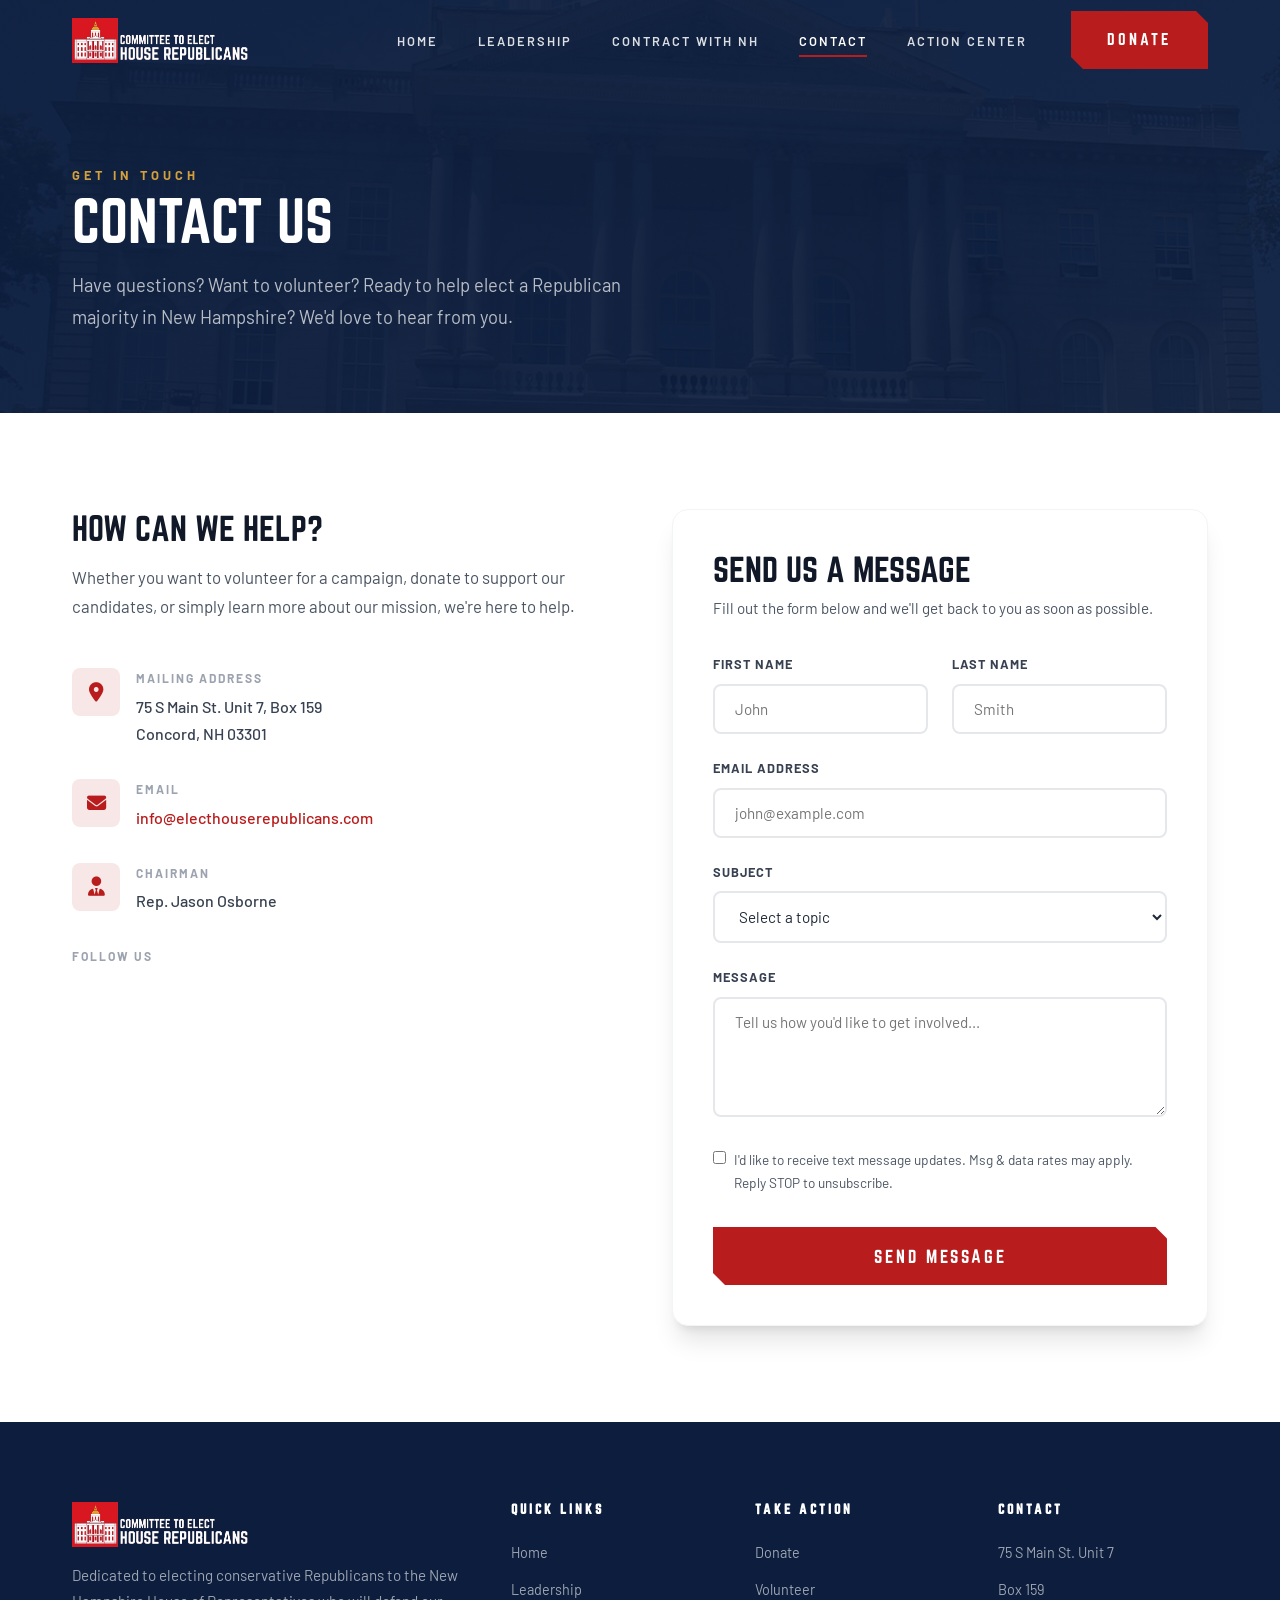
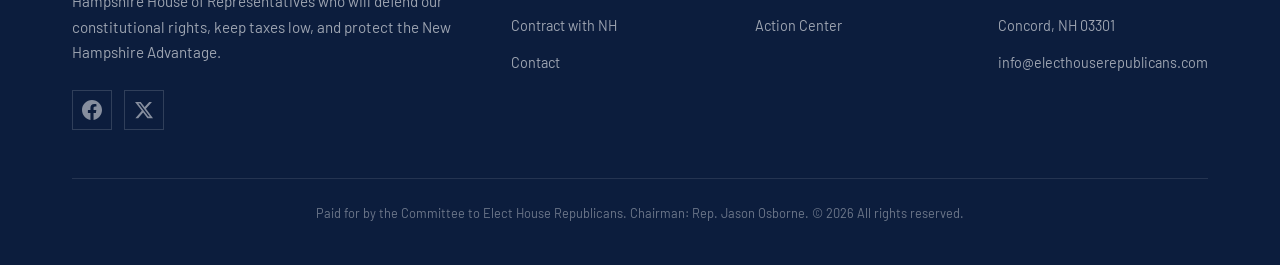
==== contact.html @ a7a11ba7 "Initial CTEHR website build Custom-built site for Committee to Elect House Republicans replacing Wix" ====
<!DOCTYPE html>
<html lang="en">
<head>
  <meta charset="UTF-8">
  <meta name="viewport" content="width=device-width, initial-scale=1.0">
  <title>Contact Us | Committee to Elect House Republicans</title>
  <link rel="icon" href="favicon.ico">
  <meta name="description" content="Get in touch with the Committee to Elect House Republicans. Volunteer, donate, or reach out with questions.">
  <link rel="preconnect" href="https://fonts.googleapis.com">
  <link rel="preconnect" href="https://fonts.gstatic.com" crossorigin>
  <link href="https://fonts.googleapis.com/css2?family=Barlow:wght@300;400;500;600;700;800&display=swap" rel="stylesheet">
  <link rel="stylesheet" href="https://cdnjs.cloudflare.com/ajax/libs/font-awesome/6.5.1/css/all.min.css">
  <link rel="stylesheet" href="css/style.css">
  <script src="https://challenges.cloudflare.com/turnstile/v0/api.js" async defer></script>
</head>
<body>

  <!-- Header -->
  <header class="header header--transparent">
    <div class="header__inner">
      <a href="index.html" class="header__logo">
        <img src="images/logo.png" alt="Committee to Elect House Republicans">
      </a>
      <nav class="header__nav">
        <ul class="header__nav-list">
          <li><a href="index.html" class="header__nav-link">Home</a></li>
          <li><a href="leadership.html" class="header__nav-link">Leadership</a></li>
          <li><a href="contract.html" class="header__nav-link">Contract with NH</a></li>
          <li><a href="contact.html" class="header__nav-link header__nav-link--active">Contact</a></li>
          <li><a href="https://actioncenter.winthehouse.gop/" target="_blank" rel="noopener" class="header__nav-link">Action Center</a></li>
        </ul>
        <div class="header__donate">
          <a href="donate.html" class="btn btn--primary">Donate</a>
        </div>
      </nav>
      <button class="header__toggle" aria-label="Toggle menu">
        <span></span><span></span><span></span>
      </button>
    </div>
  </header>

  <!-- Page Hero -->
  <section class="page-hero">
    <div class="page-hero__bg" style="background-image: url('images/hero-statehouse.jpg');"></div>
    <div class="container">
      <div class="page-hero__content">
        <span class="page-hero__label">Get in Touch</span>
        <h1 class="page-hero__title">Contact Us</h1>
        <p class="page-hero__text">
          Have questions? Want to volunteer? Ready to help elect a Republican
          majority in New Hampshire? We'd love to hear from you.
        </p>
      </div>
    </div>
  </section>

  <!-- Contact Section -->
  <section class="section">
    <div class="container">
      <div class="contact__grid">

        <div class="contact__info fade-in-left">
          <div>
            <h3 style="margin-bottom: 1rem;">How Can We Help?</h3>
            <p>
              Whether you want to volunteer for a campaign, donate to support our
              candidates, or simply learn more about our mission, we're here to help.
            </p>
          </div>

          <div class="contact__info-item">
            <div class="contact__info-icon"><i class="fas fa-location-dot"></i></div>
            <div>
              <div class="contact__info-label">Mailing Address</div>
              <div class="contact__info-text">
                75 S Main St. Unit 7, Box 159<br>
                Concord, NH 03301
              </div>
            </div>
          </div>

          <div class="contact__info-item">
            <div class="contact__info-icon"><i class="fas fa-envelope"></i></div>
            <div>
              <div class="contact__info-label">Email</div>
              <a href="mailto:info@electhouserepublicans.com" class="contact__info-text" style="color: var(--red-primary);">
                info@electhouserepublicans.com
              </a>
            </div>
          </div>

          <div class="contact__info-item">
            <div class="contact__info-icon"><i class="fas fa-user-tie"></i></div>
            <div>
              <div class="contact__info-label">Chairman</div>
              <div class="contact__info-text">Rep. Jason Osborne</div>
            </div>
          </div>

          <div>
            <div class="contact__info-label" style="margin-bottom: 0.75rem;">Follow Us</div>
            <div class="social-links">
              <a href="https://www.facebook.com/CommitteeToElectHouseRepublicans/" target="_blank" rel="noopener" class="footer__link" aria-label="Facebook">
                Facebook
              </a>
              <a href="https://x.com/ctehr" target="_blank" rel="noopener" class="footer__link" aria-label="X (Twitter)">
                X (Twitter)
              </a>
            </div>
          </div>
        </div>

        <div class="contact__form fade-in-right">
          <h3 style="margin-bottom: 0.5rem;">Send Us a Message</h3>
          <p style="margin-bottom: 2rem; font-size: 0.95rem;">
            Fill out the form below and we'll get back to you as soon as possible.
          </p>

          <form>
            <div class="form-row">
              <div class="form-group">
                <label for="firstName">First Name</label>
                <input type="text" id="firstName" name="firstName" placeholder="John" required>
              </div>
              <div class="form-group">
                <label for="lastName">Last Name</label>
                <input type="text" id="lastName" name="lastName" placeholder="Smith" required>
              </div>
            </div>

            <div class="form-group">
              <label for="email">Email Address</label>
              <input type="email" id="email" name="email" placeholder="john@example.com" required>
            </div>

            <div class="form-group">
              <label for="subject">Subject</label>
              <select id="subject" name="subject">
                <option value="" disabled selected>Select a topic</option>
                <option value="volunteer">I Want to Volunteer</option>
                <option value="donate">Donation Questions</option>
                <option value="candidate">Running for Office</option>
                <option value="media">Media Inquiry</option>
                <option value="other">Other</option>
              </select>
            </div>

            <div class="form-group">
              <label for="message">Message</label>
              <textarea id="message" name="message" placeholder="Tell us how you'd like to get involved..." required></textarea>
            </div>

            <label style="display: flex; align-items: flex-start; gap: 0.5rem; margin-bottom: 1rem; cursor: pointer; font-size: 0.85rem; color: var(--gray-600);">
              <input type="checkbox" id="sms-opt-in" name="sms_opt_in" style="margin-top: 3px;">
              I'd like to receive text message updates. Msg & data rates may apply. Reply STOP to unsubscribe.
            </label>

            <div class="cf-turnstile" data-sitekey="0x4AAAAAACs_6qjf1U-vcmnn" data-theme="light"></div>

            <button type="submit" class="btn btn--primary btn--lg" style="width: 100%; justify-content: center; margin-top: 1rem;">
              Send Message
            </button>
          </form>
        </div>

      </div>
    </div>
  </section>

  <!-- Footer -->
  <footer class="footer">
    <div class="container">
      <div class="footer__grid">
        <div class="footer__brand">
          <a href="index.html" class="header__logo" style="margin-bottom: 0.5rem;">
            <img src="images/logo.png" alt="Committee to Elect House Republicans">
          </a>
          <p>
            Dedicated to electing conservative Republicans to the New Hampshire House
            of Representatives who will defend our constitutional rights, keep taxes low,
            and protect the New Hampshire Advantage.
          </p>
          <div class="social-links" style="margin-top: 1.5rem;">
            <a href="https://www.facebook.com/CommitteeToElectHouseRepublicans/" target="_blank" rel="noopener" class="footer__social" aria-label="Facebook"><svg width="20" height="20" viewBox="0 0 24 24" fill="currentColor"><path d="M24 12.073c0-6.627-5.373-12-12-12s-12 5.373-12 12c0 5.99 4.388 10.954 10.125 11.854v-8.385H7.078v-3.47h3.047V9.43c0-3.007 1.792-4.669 4.533-4.669 1.312 0 2.686.235 2.686.235v2.953H15.83c-1.491 0-1.956.925-1.956 1.874v2.25h3.328l-.532 3.47h-2.796v8.385C19.612 23.027 24 18.062 24 12.073z"/></svg></a>
            <a href="https://x.com/ctehr" target="_blank" rel="noopener" class="footer__social" aria-label="X"><svg width="20" height="20" viewBox="0 0 24 24" fill="currentColor"><path d="M18.244 2.25h3.308l-7.227 8.26 8.502 11.24H16.17l-5.214-6.817L4.99 21.75H1.68l7.73-8.835L1.254 2.25H8.08l4.713 6.231zm-1.161 17.52h1.833L7.084 4.126H5.117z"/></svg></a>
          </div>
        </div>
        <div class="footer__col">
          <h4 class="footer__heading">Quick Links</h4>
          <div class="footer__links">
            <a href="index.html" class="footer__link">Home</a>
            <a href="leadership.html" class="footer__link">Leadership</a>
            <a href="contract.html" class="footer__link">Contract with NH</a>
            <a href="contact.html" class="footer__link">Contact</a>
          </div>
        </div>
        <div class="footer__col">
          <h4 class="footer__heading">Take Action</h4>
          <div class="footer__links">
            <a href="donate.html" class="footer__link">Donate</a>
            <a href="contact.html" class="footer__link">Volunteer</a>
            <a href="https://actioncenter.winthehouse.gop/" target="_blank" rel="noopener" class="footer__link">Action Center</a>
          </div>
        </div>
        <div class="footer__col">
          <h4 class="footer__heading">Contact</h4>
          <div class="footer__links">
            <span class="footer__link">75 S Main St. Unit 7</span>
            <span class="footer__link">Box 159</span>
            <span class="footer__link">Concord, NH 03301</span>
            <a href="mailto:info@electhouserepublicans.com" class="footer__link">info@electhouserepublicans.com</a>
          </div>
        </div>
      </div>
      <div class="footer__bottom">
        <p>Paid for by the Committee to Elect House Republicans. Chairman: Rep. Jason Osborne. &copy; 2026 All rights reserved.</p>
      </div>
    </div>
  </footer>

  <script src="js/main.js"></script>
</body>
</html>
---- css/style.css ----
/* ============================================
   CTEHR - Committee to Elect House Republicans
   Modern Political Campaign Website
   ============================================ */

/* --- Norwester Font --- */
@font-face { font-family: "Norwester"; src: url("../fonts/norwester.otf") format("opentype"); font-display: block; }

/* --- CSS Custom Properties --- */
:root {
  --red-primary: #b91c1c;
  --red-dark: #991b1b;
  --red-darker: #7f1d1d;
  --red-light: #dc2626;
  --red-glow: rgba(185, 28, 28, 0.3);
  --navy: #0c1d3d;
  --navy-light: #152a52;
  --navy-lighter: #1e3a6e;
  --white: #ffffff;
  --off-white: #f8f9fb;
  --gray-50: #f9fafb;
  --gray-100: #f3f4f6;
  --gray-200: #e5e7eb;
  --gray-300: #d1d5db;
  --gray-400: #9ca3af;
  --gray-500: #6b7280;
  --gray-600: #4b5563;
  --gray-700: #374151;
  --gray-800: #1f2937;
  --gray-900: #111827;
  --gold: #d4a03c;
  --gold-light: #f0c75e;
  --shadow-sm: 0 1px 2px rgba(0, 0, 0, 0.05);
  --shadow-md: 0 4px 6px -1px rgba(0, 0, 0, 0.1), 0 2px 4px -2px rgba(0, 0, 0, 0.1);
  --shadow-lg: 0 10px 15px -3px rgba(0, 0, 0, 0.1), 0 4px 6px -4px rgba(0, 0, 0, 0.1);
  --shadow-xl: 0 20px 25px -5px rgba(0, 0, 0, 0.1), 0 8px 10px -6px rgba(0, 0, 0, 0.1);
  --shadow-2xl: 0 25px 50px -12px rgba(0, 0, 0, 0.25);
  --shadow-red: 0 4px 14px rgba(185, 28, 28, 0.3);
  --radius-sm: 4px;
  --radius-md: 8px;
  --radius-lg: 12px;
  --radius-xl: 16px;
  --radius-2xl: 24px;
  --transition-fast: 150ms cubic-bezier(0.4, 0, 0.2, 1);
  --transition-base: 250ms cubic-bezier(0.4, 0, 0.2, 1);
  --transition-slow: 350ms cubic-bezier(0.4, 0, 0.2, 1);
  --transition-spring: 500ms cubic-bezier(0.34, 1.56, 0.64, 1);
  --max-width: 1200px;
  --header-height: 80px;
}

/* --- Reset & Base --- */
*,
*::before,
*::after {
  margin: 0;
  padding: 0;
  box-sizing: border-box;
}

html {
  scroll-behavior: smooth;
  font-size: 16px;
  -webkit-font-smoothing: antialiased;
  -moz-osx-font-smoothing: grayscale;
}

body {
  font-family: 'Barlow', sans-serif;
  color: var(--gray-800);
  background: var(--white);
  line-height: 1.7;
  overflow-x: hidden;
}

img {
  max-width: 100%;
  height: auto;
  display: block;
}

a {
  color: inherit;
  text-decoration: none;
  transition: color var(--transition-fast);
}

ul, ol {
  list-style: none;
}

/* --- Typography --- */
h1, h2, h3, h4, h5, h6 {
  font-family: 'Norwester', sans-serif;
  font-weight: normal;
  line-height: 1.2;
  color: var(--gray-900);
  text-transform: uppercase;
}

h1 { font-size: clamp(2.5rem, 5vw, 4rem); }
h2 { font-size: clamp(2rem, 4vw, 3rem); }
h3 { font-size: clamp(1.5rem, 3vw, 2rem); }
h4 { font-size: 1.25rem; }

p {
  margin-bottom: 1rem;
  color: var(--gray-600);
  font-size: 1.05rem;
}

.text-uppercase {
  text-transform: uppercase;
  letter-spacing: 3px;
}

/* --- Layout --- */
.container {
  width: 100%;
  max-width: var(--max-width);
  margin: 0 auto;
  padding: 0 2rem;
}

.section {
  padding: 6rem 0;
}

.section--dark {
  background: var(--navy);
  color: var(--white);
}

.section--dark h2,
.section--dark h3,
.section--dark h4 {
  color: var(--white);
}

.section--dark p {
  color: rgba(255, 255, 255, 0.8);
}

.section--gray {
  background: var(--off-white);
}

.section--red {
  background: linear-gradient(135deg, var(--red-primary) 0%, var(--red-dark) 100%);
  color: var(--white);
}

.section--red h2,
.section--red h3,
.section--red p {
  color: var(--white);
}

.section-header {
  text-align: center;
  margin-bottom: 4rem;
}

.section-header .label {
  display: inline-block;
  font-size: 0.8rem;
  font-weight: 700;
  text-transform: uppercase;
  letter-spacing: 4px;
  color: var(--red-primary);
  margin-bottom: 1rem;
}

.section--dark .section-header .label {
  color: var(--gold);
}

.section-header h2 {
  margin-bottom: 1rem;
}

.section-header p {
  max-width: 650px;
  margin: 0 auto;
  font-size: 1.15rem;
}

/* --- Buttons --- */
.btn {
  display: inline-flex;
  align-items: center;
  gap: 0.6rem;
  padding: 1rem 2.25rem;
  font-family: 'Norwester', sans-serif;
  font-size: 0.95rem;
  letter-spacing: 3px;
  text-transform: uppercase;
  border: none;
  border-radius: 0;
  cursor: pointer;
  transition: all var(--transition-base);
  position: relative;
}

.btn--primary {
  background: var(--red-primary);
  color: var(--white);
  clip-path: polygon(0 0, calc(100% - 12px) 0, 100% 12px, 100% 100%, 12px 100%, 0 calc(100% - 12px));
}

.btn--primary:hover {
  background: var(--red-dark);
  letter-spacing: 5px;
}

.btn--secondary {
  background: transparent;
  color: var(--white);
  border: 2px solid var(--white);
}

.btn--secondary:hover {
  background: var(--white);
  color: var(--navy);
}

.btn--navy {
  background: var(--navy);
  color: var(--white);
  clip-path: polygon(0 0, calc(100% - 12px) 0, 100% 12px, 100% 100%, 12px 100%, 0 calc(100% - 12px));
}

.btn--navy:hover {
  background: var(--navy-light);
  letter-spacing: 5px;
}

.btn--outline {
  background: transparent;
  color: var(--red-primary);
  border: 2px solid var(--red-primary);
}

.btn--outline:hover {
  background: var(--red-primary);
  color: var(--white);
}

.btn--white {
  background: var(--white);
  color: var(--red-primary);
  clip-path: polygon(0 0, calc(100% - 12px) 0, 100% 12px, 100% 100%, 12px 100%, 0 calc(100% - 12px));
}

.btn--white:hover {
  background: var(--off-white);
  letter-spacing: 5px;
}

.btn--lg {
  padding: 1.2rem 3rem;
  font-size: 1.05rem;
}

.btn-group {
  display: flex;
  gap: 1.25rem;
  flex-wrap: wrap;
}

/* --- Header / Navigation --- */
.header {
  position: fixed;
  top: 0;
  left: 0;
  right: 0;
  z-index: 10000;
  height: var(--header-height);
  transition: all var(--transition-base);
}

.header--transparent {
  background: transparent;
}

.header--scrolled {
  background: rgba(12, 29, 61, 0.97);
  backdrop-filter: blur(12px);
  box-shadow: 0 2px 20px rgba(0, 0, 0, 0.15);
}

.header__inner {
  display: flex;
  align-items: center;
  justify-content: space-between;
  height: 100%;
  max-width: var(--max-width);
  margin: 0 auto;
  padding: 0 2rem;
}

.header__logo {
  display: flex;
  align-items: center;
  gap: 0.75rem;
  z-index: 1001;
}

.header__logo img {
  height: 45px;
  width: auto;
}

.header__nav {
  display: flex;
  align-items: center;
  gap: 0;
}

.header__nav-list {
  display: flex;
  align-items: center;
  gap: 0;
}

.header__nav-link {
  padding: 0.5rem 1.25rem;
  font-size: 0.8rem;
  font-weight: 600;
  text-transform: uppercase;
  letter-spacing: 2px;
  color: rgba(255, 255, 255, 0.85);
  transition: color var(--transition-fast);
  position: relative;
}

.header__nav-link::after {
  content: '';
  position: absolute;
  bottom: 0;
  left: 1.25rem;
  right: 1.25rem;
  height: 2px;
  background: var(--red-primary);
  transform: scaleX(0);
  transition: transform var(--transition-base);
}

.header__nav-link:hover {
  color: var(--white);
}

.header__nav-link:hover::after,
.header__nav-link--active::after {
  transform: scaleX(1);
}

.header__nav-link--active {
  color: var(--white);
}

.header__donate {
  margin-left: 1.5rem;
}

/* Mobile menu toggle */
.header__toggle {
  display: none;
  flex-direction: column;
  gap: 5px;
  cursor: pointer;
  z-index: 1001;
  background: none;
  border: none;
  padding: 0.5rem;
}

.header__toggle span {
  display: block;
  width: 24px;
  height: 2px;
  background: var(--white);
  transition: all var(--transition-base);
  border-radius: 2px;
}

.header__toggle.active span:nth-child(1) {
  transform: rotate(45deg) translate(5px, 5px);
}

.header__toggle.active span:nth-child(2) {
  opacity: 0;
}

.header__toggle.active span:nth-child(3) {
  transform: rotate(-45deg) translate(5px, -5px);
}

/* --- Hero Section --- */
.hero {
  position: relative;
  min-height: 100vh;
  display: flex;
  align-items: center;
  overflow: hidden;
}

.hero__bg {
  position: absolute;
  inset: 0;
  background: linear-gradient(135deg, var(--navy) 0%, #0a1628 100%);
}

.hero__bg-image {
  position: absolute;
  inset: 0;
  background-image: url('../images/hero-statehouse.jpg');
  background-size: cover;
  background-position: center;
  opacity: 0.25;
}

.hero__bg::before {
  content: '';
  position: absolute;
  inset: 0;
  z-index: 1;
  background:
    radial-gradient(ellipse at 20% 50%, rgba(185, 28, 28, 0.15) 0%, transparent 50%),
    radial-gradient(ellipse at 80% 20%, rgba(30, 58, 110, 0.3) 0%, transparent 50%);
}

.hero__bg::after {
  content: '';
  position: absolute;
  inset: 0;
  background: url('data:image/svg+xml,<svg xmlns="http://www.w3.org/2000/svg" viewBox="0 0 100 100"><defs><pattern id="grid" width="10" height="10" patternUnits="userSpaceOnUse"><path d="M 10 0 L 0 0 0 10" fill="none" stroke="rgba(255,255,255,0.03)" stroke-width="0.5"/></pattern></defs><rect width="100" height="100" fill="url(%23grid)"/></svg>');
  background-size: 60px 60px;
}

.hero__particles {
  position: absolute;
  inset: 0;
  overflow: hidden;
}

.hero__particle {
  position: absolute;
  width: 4px;
  height: 4px;
  background: rgba(255, 255, 255, 0.15);
  border-radius: 50%;
  animation: float-particle 15s infinite linear;
}

@keyframes float-particle {
  0% { transform: translateY(100vh) rotate(0deg); opacity: 0; }
  10% { opacity: 1; }
  90% { opacity: 1; }
  100% { transform: translateY(-10vh) rotate(720deg); opacity: 0; }
}

.hero__content {
  position: relative;
  z-index: 2;
  max-width: 750px;
  padding-top: var(--header-height);
}

.hero__pre-heading {
  display: inline-block;
  font-family: 'Norwester', sans-serif;
  font-size: 1rem;
  letter-spacing: 6px;
  text-transform: uppercase;
  color: var(--white);
  margin-bottom: 2rem;
  padding: 0.6rem 1.5rem;
  background: var(--red-primary);
  clip-path: polygon(0 0, calc(100% - 8px) 0, 100% 8px, 100% 100%, 8px 100%, 0 calc(100% - 8px));
}

.hero__title {
  font-size: clamp(2.75rem, 6vw, 4.5rem);
  font-weight: normal;
  color: var(--white);
  line-height: 1.05;
  margin-bottom: 1.5rem;
}

.hero__title span {
  display: block;
}

.hero__title .highlight {
  -
  -
  color: var(--red-light);
  -
}

.hero__subtitle {
  font-size: 1.2rem;
  color: rgba(255, 255, 255, 0.7);
  margin-bottom: 2.5rem;
  line-height: 1.8;
  max-width: 600px;
}

.hero__stats {
  display: flex;
  gap: 3rem;
  margin-top: 4rem;
  padding-top: 2.5rem;
  border-top: 1px solid rgba(255, 255, 255, 0.1);
}

.hero__stat {
  text-align: left;
}

.hero__stat-number {
  font-size: 2.5rem;
  font-weight: normal;
  color: var(--white);
  line-height: 1;
  margin-bottom: 0.25rem;
}

.hero__stat-label {
  font-size: 0.75rem;
  color: rgba(255, 255, 255, 0.5);
  text-transform: uppercase;
  letter-spacing: 2px;
  font-weight: 600;
}

/* Decorative element */
.hero__decor {
  position: absolute;
  right: -5%;
  top: 50%;
  transform: translateY(-50%);
  width: 550px;
  height: 550px;
  z-index: 1;
}

.hero__decor-ring {
  position: absolute;
  border-radius: 50%;
  border: 1px solid rgba(255, 255, 255, 0.05);
  animation: rotate-ring 30s linear infinite;
}

.hero__decor-ring:nth-child(1) {
  inset: 0;
}

.hero__decor-ring:nth-child(2) {
  inset: 50px;
  animation-direction: reverse;
  animation-duration: 25s;
}

.hero__decor-ring:nth-child(3) {
  inset: 100px;
  animation-duration: 20s;
}

.hero__decor-ring::before {
  content: '';
  position: absolute;
  top: 0;
  left: 50%;
  width: 8px;
  height: 8px;
  background: var(--red-primary);
  border-radius: 50%;
  transform: translate(-50%, -50%);
  box-shadow: 0 0 20px var(--red-glow);
}

@keyframes rotate-ring {
  from { transform: rotate(0deg); }
  to { transform: rotate(360deg); }
}

/* --- About / Mission Section --- */
.about__grid {
  display: grid;
  grid-template-columns: 1fr 1fr;
  gap: 5rem;
  align-items: center;
}

.about__content {
  padding-right: 2rem;
}

.about__label {
  font-size: 0.8rem;
  font-weight: 700;
  text-transform: uppercase;
  letter-spacing: 4px;
  color: var(--red-primary);
  margin-bottom: 1rem;
}

.about__title {
  margin-bottom: 1.5rem;
}

.about__text {
  font-size: 1.1rem;
  line-height: 1.8;
  margin-bottom: 2rem;
}

.about__features {
  display: grid;
  grid-template-columns: 1fr 1fr;
  gap: 1.5rem;
}

.about__feature {
  display: flex;
  align-items: flex-start;
  gap: 0.75rem;
}

.about__feature-check {
  flex-shrink: 0;
  color: var(--red-primary);
  font-size: 1.1rem;
  font-weight: 700;
  line-height: 1.4;
}

.contract-item__desc {
  font-size: 0.8rem;
  color: var(--gray-400);
  margin-top: 0.2rem;
}

.about__feature-text {
  font-size: 0.9rem;
  font-weight: 600;
  color: var(--gray-700);
  line-height: 1.4;
}

.about__visual {
  position: relative;
}

.about__image-wrapper {
  position: relative;
  border-radius: var(--radius-xl);
  overflow: hidden;
  box-shadow: var(--shadow-2xl);
}

.about__image-wrapper::after {
  content: '';
  position: absolute;
  inset: 0;
  background: linear-gradient(to bottom, transparent 60%, rgba(12, 29, 61, 0.5));
}

.about__image-placeholder {
  width: 100%;
  aspect-ratio: 4/3;
  background: linear-gradient(135deg, var(--navy) 0%, var(--navy-light) 50%, var(--red-dark) 100%);
  display: flex;
  align-items: center;
  justify-content: center;
  font-size: 4rem;
  color: rgba(255, 255, 255, 0.2);
}

.about__accent-card {
  position: absolute;
  bottom: -2rem;
  left: -2rem;
  background: var(--white);
  padding: 1.5rem 2rem;
  border-radius: var(--radius-lg);
  box-shadow: var(--shadow-xl);
  display: flex;
  align-items: center;
  gap: 1rem;
  z-index: 2;
}

.about__accent-icon {
  width: 48px;
  height: 48px;
  background: linear-gradient(135deg, var(--red-primary), var(--red-dark));
  border-radius: var(--radius-md);
  display: flex;
  align-items: center;
  justify-content: center;
  color: var(--white);
  font-size: 1.25rem;
}

.about__accent-text {
  font-weight: 700;
  color: var(--gray-900);
  font-size: 0.95rem;
  line-height: 1.3;
}

.about__accent-sub {
  font-size: 0.8rem;
  color: var(--gray-500);
  font-weight: 500;
}

/* --- Priorities Section --- */
.priorities__grid {
  display: flex;
  flex-wrap: wrap;
  justify-content: center;
  gap: 2rem;
}

.priority-card {
  flex: 0 1 calc(33.333% - 1.5rem);
}

.priority-card {
  padding: 2rem 0;
  border-top: 2px solid rgba(255, 255, 255, 0.1);
  transition: all var(--transition-base);
}

.priority-card:hover {
  border-top-color: var(--red-primary);
}

.priority-card__number {
  font-size: 3rem;
  font-weight: normal;
  color: rgba(255, 255, 255, 0.06);
  line-height: 1;
  margin-bottom: 1rem;
}

.priority-card__icon {
  width: 50px;
  height: 50px;
  background: rgba(185, 28, 28, 0.2);
  border-radius: var(--radius-lg);
  display: flex;
  align-items: center;
  justify-content: center;
  font-size: 1.4rem;
  margin-bottom: 1.25rem;
}

.priority-card__title {
  font-size: 1.25rem;
  font-weight: 700;
  color: var(--white);
  margin-bottom: 0.75rem;
}

.priority-card__text {
  font-size: 0.95rem;
  color: rgba(255, 255, 255, 0.6);
  line-height: 1.7;
}

/* --- Contract Preview --- */
.contract-preview__grid {
  display: grid;
  grid-template-columns: repeat(5, 1fr);
  gap: 0;
  margin-bottom: 3rem;
}

.contract-item {
  padding: 1.25rem 1rem;
  border-bottom: 2px solid var(--gray-200);
  transition: all var(--transition-base);
  display: flex;
  align-items: flex-start;
  gap: 0.75rem;
}

.contract-item:hover {
  border-bottom-color: var(--red-primary);
}

.contract-item__number {
  flex-shrink: 0;
  font-family: 'Norwester', sans-serif;
  font-size: 1.5rem;
  color: var(--red-primary);
  line-height: 1;
  min-width: 1.5rem;
  text-align: center;
}

.contract-item__title {
  font-size: 0.95rem;
  font-weight: 700;
  color: var(--gray-900);
  line-height: 1.2;
}

/* --- CTA Section --- */
.cta {
  position: relative;
  padding: 6rem 0;
  overflow: hidden;
}

.cta__inner {
  position: relative;
  z-index: 2;
  text-align: center;
}

.cta__title {
  font-size: clamp(2rem, 4vw, 3rem);
  color: var(--white);
  margin-bottom: 1rem;
}

.cta__text {
  font-size: 1.15rem;
  color: rgba(255, 255, 255, 0.85);
  max-width: 600px;
  margin: 0 auto 2.5rem;
}

/* --- Leadership Cards --- */
.leadership__grid {
  display: grid;
  grid-template-columns: repeat(auto-fit, minmax(320px, 1fr));
  gap: 2.5rem;
}

.leader-card {
  background: var(--white);
  overflow: hidden;
  transition: all var(--transition-base);
  border-bottom: 3px solid var(--red-primary);
  display: flex;
  flex-direction: column;
}

.leader-card:hover {
  transform: translateY(-4px);
  box-shadow: var(--shadow-xl);
}

.leader-card__image {
  width: 100%;
  aspect-ratio: 4/3;
  background: linear-gradient(135deg, var(--navy), var(--navy-light));
  display: flex;
  align-items: center;
  justify-content: center;
  font-size: 4rem;
  color: rgba(255, 255, 255, 0.2);
  position: relative;
  overflow: hidden;
}

.leader-card__image img {
  width: 100%;
  height: 100%;
  object-fit: cover;
}

.leader-card__image::after {
  content: '';
  position: absolute;
  bottom: 0;
  left: 0;
  right: 0;
  height: 60%;
  background: linear-gradient(to top, rgba(12, 29, 61, 0.8), transparent);
}

.leader-card__body {
  padding: 2rem;
  flex: 1;
  display: flex;
  flex-direction: column;
}

.leader-card__title {
  font-size: 0.7rem;
  font-weight: 700;
  text-transform: uppercase;
  letter-spacing: 3px;
  color: var(--red-primary);
  margin-bottom: 0.5rem;
}

.leader-card__name {
  font-size: 1.5rem;
  font-weight: normal;
  color: var(--gray-900);
  margin-bottom: 0.75rem;
}

.leader-card__text {
  font-size: 0.95rem;
  color: var(--gray-500);
  line-height: 1.7;
}

.leader-card__text {
  flex: 1;
}

.leader-card__district {
  display: inline-flex;
  align-items: center;
  gap: 0.4rem;
  margin-top: auto;
  padding-top: 1rem;
  font-size: 0.8rem;
  font-weight: 600;
  color: var(--gray-500);
  border-top: 1px solid var(--gray-100);
}

/* --- Contract Full Page --- */
.contract-layout {
  display: grid;
  grid-template-columns: 1fr 1fr;
  gap: 3rem;
  align-items: start;
}

.contract-layout > img {
  position: sticky;
  top: 100px;
}

.contract-full__grid {
  display: grid;
  gap: 0;
}

.contract-card {
  padding: 1rem 0;
  border-bottom: 1px solid var(--gray-200);
  display: grid;
  grid-template-columns: 2.5rem 1fr;
  gap: 1rem;
  align-items: start;
}

.contract-card__number {
  font-family: 'Norwester', sans-serif;
  font-size: 2rem;
  color: var(--red-primary);
  line-height: 1;
}

.contract-card__title {
  font-size: 1.25rem;
  color: var(--gray-900);
  margin-bottom: 0.5rem;
}

.contract-card__text {
  font-size: 1rem;
  color: var(--gray-600);
  line-height: 1.8;
}

/* --- Contact Section --- */
.contact__grid {
  display: grid;
  grid-template-columns: 1fr 1fr;
  gap: 4rem;
}

.contact__info {
  display: flex;
  flex-direction: column;
  gap: 2rem;
}

.contact__info-item {
  display: flex;
  gap: 1rem;
  align-items: flex-start;
}

.contact__info-icon {
  width: 48px;
  height: 48px;
  background: rgba(185, 28, 28, 0.1);
  border-radius: var(--radius-md);
  display: flex;
  align-items: center;
  justify-content: center;
  color: var(--red-primary);
  font-size: 1.2rem;
  flex-shrink: 0;
}

.contact__info-label {
  font-size: 0.75rem;
  font-weight: 700;
  text-transform: uppercase;
  letter-spacing: 2px;
  color: var(--gray-400);
  margin-bottom: 0.25rem;
}

.contact__info-text {
  font-size: 1rem;
  color: var(--gray-700);
  font-weight: 500;
}

.contact__form {
  background: var(--white);
  border-radius: var(--radius-xl);
  padding: 2.5rem;
  box-shadow: var(--shadow-xl);
  border: 1px solid var(--gray-100);
}

.form-group {
  margin-bottom: 1.5rem;
}

.form-group label {
  display: block;
  font-size: 0.8rem;
  font-weight: 700;
  text-transform: uppercase;
  letter-spacing: 1px;
  color: var(--gray-700);
  margin-bottom: 0.5rem;
}

.form-group input,
.form-group textarea,
.form-group select {
  width: 100%;
  padding: 0.875rem 1.25rem;
  border: 2px solid var(--gray-200);
  border-radius: var(--radius-md);
  font-family: 'Barlow', sans-serif;
  font-size: 0.95rem;
  color: var(--gray-800);
  transition: border-color var(--transition-fast);
  background: var(--white);
}

.form-group input:focus,
.form-group textarea:focus,
.form-group select:focus {
  outline: none;
  border-color: var(--red-primary);
  box-shadow: 0 0 0 3px rgba(185, 28, 28, 0.1);
}

.form-group textarea {
  resize: vertical;
  min-height: 120px;
}

.form-row {
  display: grid;
  grid-template-columns: 1fr 1fr;
  gap: 1.5rem;
}

/* --- Social Links --- */
.social-links {
  display: flex;
  gap: 0.75rem;
}

.social-link {
  width: 44px;
  height: 44px;
  border-radius: var(--radius-md);
  display: flex;
  align-items: center;
  justify-content: center;
  font-size: 1.1rem;
  transition: all var(--transition-base);
}

.social-link--facebook {
  background: rgba(24, 119, 242, 0.1);
  color: #1877f2;
}

.social-link--twitter {
  background: rgba(0, 0, 0, 0.1);
  color: var(--gray-800);
}

.social-link:hover {
  transform: translateY(-3px);
  box-shadow: var(--shadow-md);
}

.footer__social {
  display: inline-flex;
  align-items: center;
  justify-content: center;
  width: 40px;
  height: 40px;
  color: rgba(255, 255, 255, 0.5);
  border: 1px solid rgba(255, 255, 255, 0.15);
  transition: all var(--transition-base);
}

.footer__social:hover {
  color: var(--white);
  border-color: rgba(255, 255, 255, 0.4);
}

/* --- Footer --- */
.footer {
  background: var(--navy);
  padding: 5rem 0 0;
  color: var(--white);
}

.footer__grid {
  display: grid;
  grid-template-columns: 2fr 1fr 1fr 1fr;
  gap: 3rem;
  padding-bottom: 3rem;
  border-bottom: 1px solid rgba(255, 255, 255, 0.1);
}

.footer__brand p {
  color: rgba(255, 255, 255, 0.6);
  font-size: 0.95rem;
  margin-top: 1rem;
  line-height: 1.7;
}

.footer__heading {
  font-size: 0.8rem;
  font-weight: 700;
  text-transform: uppercase;
  letter-spacing: 3px;
  color: var(--white);
  margin-bottom: 1.5rem;
}

.footer__links {
  display: flex;
  flex-direction: column;
  gap: 0.75rem;
}

.footer__link {
  color: rgba(255, 255, 255, 0.6);
  font-size: 0.9rem;
  transition: color var(--transition-fast);
}

.footer__link:hover {
  color: var(--white);
}

.footer__bottom {
  padding: 1.5rem 0;
  text-align: center;
}

.footer__bottom p {
  font-size: 0.8rem;
  color: rgba(255, 255, 255, 0.4);
}

/* --- Page Hero (internal pages) --- */
.page-hero {
  padding: 10rem 0 4rem;
  background: var(--navy);
  position: relative;
  overflow: hidden;
}

.page-hero__bg {
  position: absolute;
  inset: 0;
  background-size: cover;
  background-position: center;
  opacity: 0.2;
}

.page-hero::before {
  content: '';
  position: absolute;
  inset: 0;
  z-index: 1;
  background: linear-gradient(135deg, rgba(12, 29, 61, 0.8) 0%, rgba(12, 29, 61, 0.6) 100%);
}

.page-hero__content {
  position: relative;
  z-index: 2;
}

.page-hero__label {
  font-size: 0.8rem;
  font-weight: 700;
  text-transform: uppercase;
  letter-spacing: 4px;
  color: var(--gold);
  margin-bottom: 1rem;
}

.page-hero__title {
  font-size: clamp(2.5rem, 5vw, 3.5rem);
  font-weight: normal;
  color: var(--white);
  margin-bottom: 1rem;
}

.page-hero__text {
  font-size: 1.15rem;
  color: rgba(255, 255, 255, 0.7);
  max-width: 600px;
}

/* --- Animations --- */
.fade-in {
  opacity: 0;
  transform: translateY(30px);
  transition: opacity 0.6s ease, transform 0.6s ease;
}

.fade-in.visible {
  opacity: 1;
  transform: translateY(0);
}

.fade-in-left {
  opacity: 0;
  transform: translateX(-30px);
  transition: opacity 0.6s ease, transform 0.6s ease;
}

.fade-in-left.visible {
  opacity: 1;
  transform: translateX(0);
}

.fade-in-right {
  opacity: 0;
  transform: translateX(30px);
  transition: opacity 0.6s ease, transform 0.6s ease;
}

.fade-in-right.visible {
  opacity: 1;
  transform: translateX(0);
}

.stagger > * {
  opacity: 0;
  transform: translateY(20px);
  transition: opacity 0.5s ease, transform 0.5s ease;
}

.stagger.visible > *:nth-child(1) { transition-delay: 0s; }
.stagger.visible > *:nth-child(2) { transition-delay: 0.1s; }
.stagger.visible > *:nth-child(3) { transition-delay: 0.2s; }
.stagger.visible > *:nth-child(4) { transition-delay: 0.3s; }
.stagger.visible > *:nth-child(5) { transition-delay: 0.4s; }
.stagger.visible > *:nth-child(6) { transition-delay: 0.5s; }
.stagger.visible > *:nth-child(7) { transition-delay: 0.6s; }
.stagger.visible > *:nth-child(8) { transition-delay: 0.7s; }
.stagger.visible > *:nth-child(9) { transition-delay: 0.8s; }
.stagger.visible > *:nth-child(10) { transition-delay: 0.9s; }

.stagger.visible > * {
  opacity: 1;
  transform: translateY(0);
}

/* --- Responsive --- */
@media (max-width: 1024px) {
  .about__grid {
    grid-template-columns: 1fr;
    gap: 3rem;
  }

  .about__content {
    padding-right: 0;
  }

  .hero__decor {
    display: none;
  }

  .hero__stats {
    gap: 2rem;
  }

  .footer__grid {
    grid-template-columns: 1fr 1fr;
  }
}

@media (max-width: 768px) {
  .section {
    padding: 4rem 0;
  }

  .container {
    padding: 0 1.25rem;
  }

  .header {
    overflow: visible;
  }

  .header__nav {
    position: fixed;
    top: 0;
    left: 0;
    width: 100vw;
    height: 100vh;
    z-index: 9999;
    background: var(--navy);
    flex-direction: column;
    justify-content: center;
    align-items: center;
    transform: translateX(100%);
    transition: transform var(--transition-slow);
  }

  .header__nav.active {
    transform: translateX(0);
  }

  .header__nav-list {
    flex-direction: column;
    gap: 0.5rem;
    text-align: center;
  }

  .header__nav-link {
    font-size: 1.25rem;
    padding: 1rem 2rem;
  }

  .header__nav-link::after {
    display: none;
  }

  .header__donate {
    margin-left: 0;
    margin-top: 1.5rem;
  }

  .header__toggle {
    display: flex;
    z-index: 10000;
  }

  .hero__stats {
    flex-direction: column;
    gap: 1.5rem;
  }

  .priority-card {
    flex: 0 1 100%;
  }

  .contract-preview__grid {
    grid-template-columns: 1fr 1fr;
  }

  .contact__grid {
    grid-template-columns: 1fr;
  }

  .form-row {
    grid-template-columns: 1fr;
  }

  .leadership__grid {
    grid-template-columns: 1fr;
  }

  .footer__grid {
    grid-template-columns: 1fr;
    gap: 2.5rem;
    text-align: center;
  }

  .footer__brand {
    display: flex;
    flex-direction: column;
    align-items: center;
  }

  .social-links {
    justify-content: center;
  }

  .about__features {
    grid-template-columns: 1fr;
  }

  .contract-layout {
    grid-template-columns: 1fr;
  }

  .contract-layout > img {
    position: static;
    max-width: 300px;
    margin: 0 auto;
  }

  .contract-card {
    grid-template-columns: 2rem 1fr;
    padding: 1rem 0;
  }

  .btn-group {
    flex-direction: column;
    align-items: center;
  }
}

@media (max-width: 480px) {
  h1 { font-size: 2rem; }
  h2 { font-size: 1.75rem; }

  .hero__title {
    font-size: 2.25rem;
  }

  .hero__badge {
    font-size: 0.65rem;
  }
}
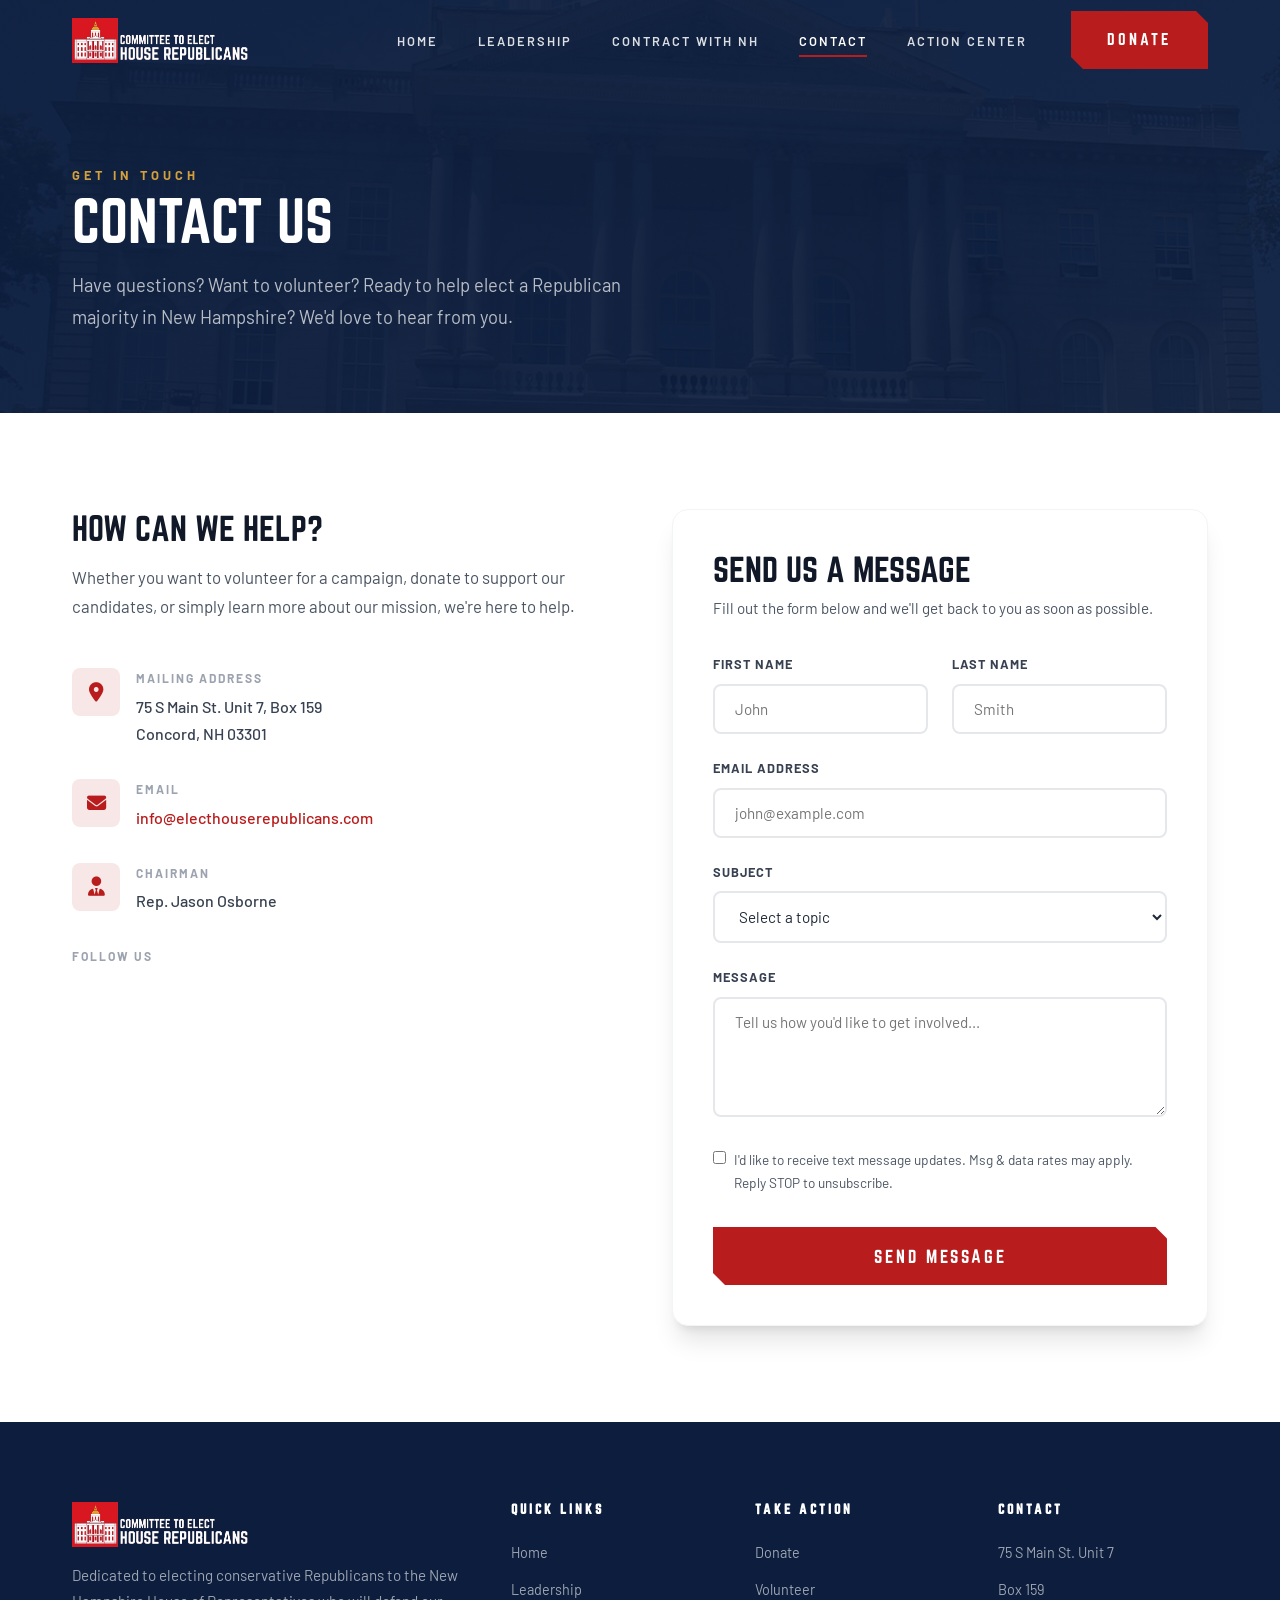
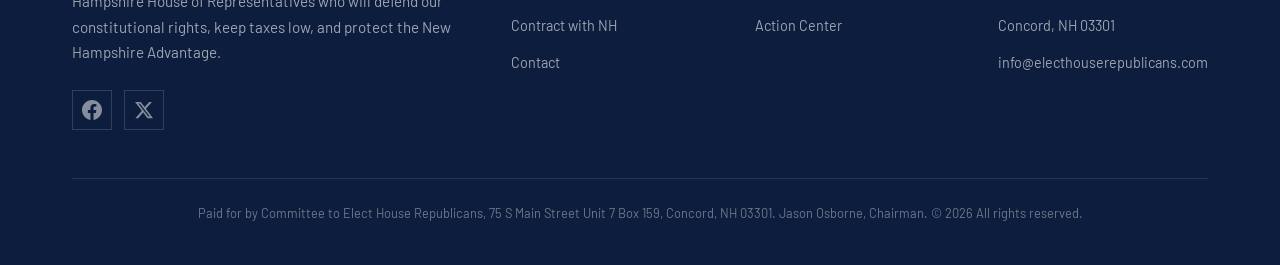
==== commit 3ef7ee07: "Update footer disclaimer to full legal text" ====
--- a/contact.html
+++ b/contact.html
@@ -213,7 +213,7 @@
         </div>
       </div>
       <div class="footer__bottom">
-        <p>Paid for by the Committee to Elect House Republicans. Chairman: Rep. Jason Osborne. &copy; 2026 All rights reserved.</p>
+        <p>Paid for by Committee to Elect House Republicans, 75 S Main Street Unit 7 Box 159, Concord, NH 03301. Jason Osborne, Chairman. &copy; 2026 All rights reserved.</p>
       </div>
     </div>
   </footer>
